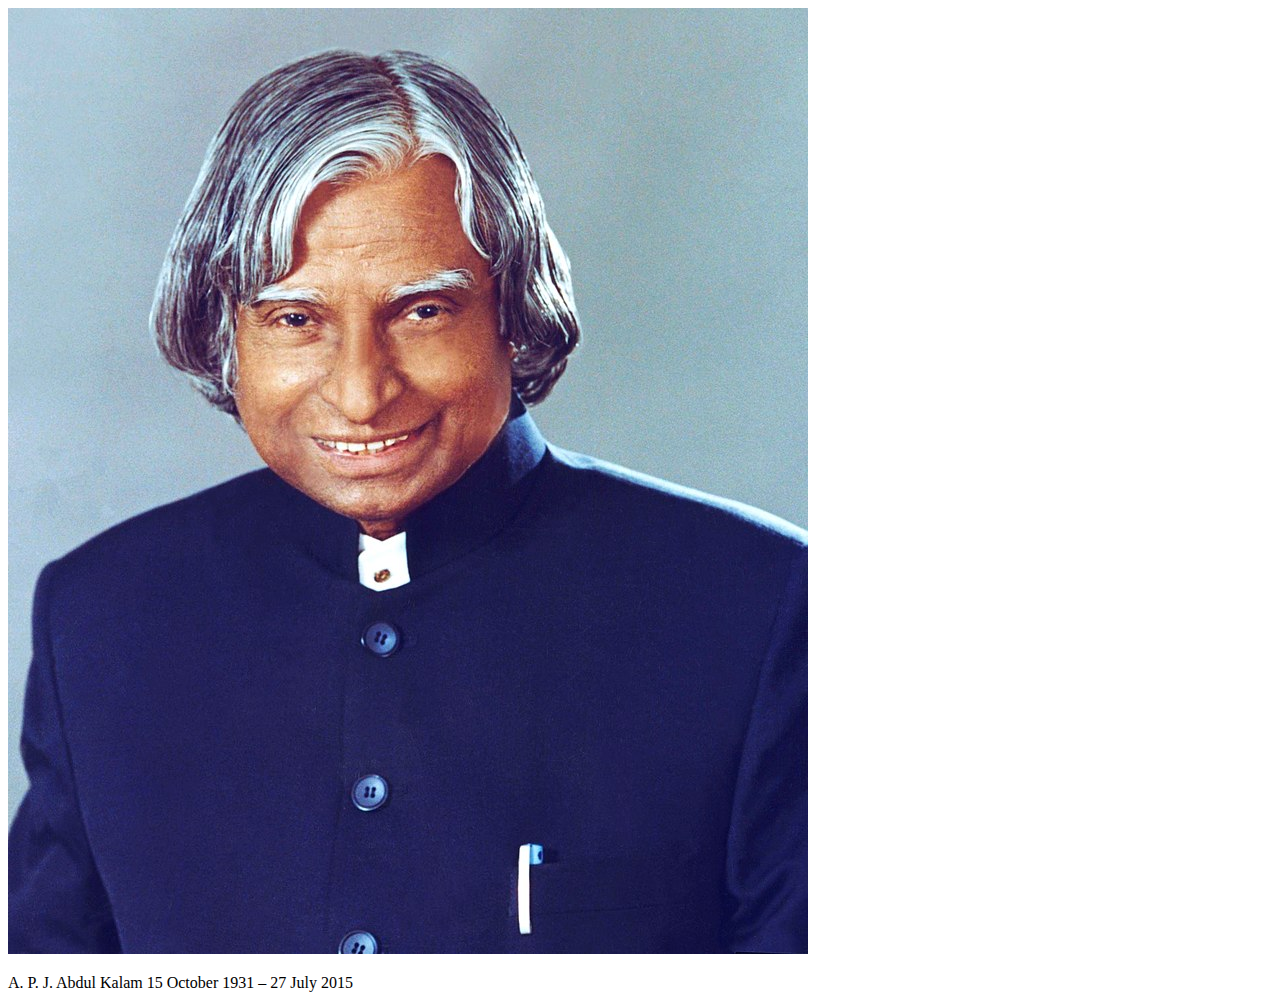
==== index.html @ 2c4e53f7 "add image" ====
<!DOCTYPE html>
<html lang="en">
<head>
    <meta charset="UTF-8">
    <meta http-equiv="X-UA-Compatible" content="IE=edge">
    <meta name="viewport" content="width=device-width, initial-scale=1.0">
    <title>The Tribute Page</title>

</head>
<body>
    <header>
        <img src="resource/media/images/A._P._J._Abdul_Kalam.jpg">
        <p>A. P. J. Abdul Kalam <span>15 October 1931 – 27 July 2015</span></p>

    </header>
    
</body>
</html>
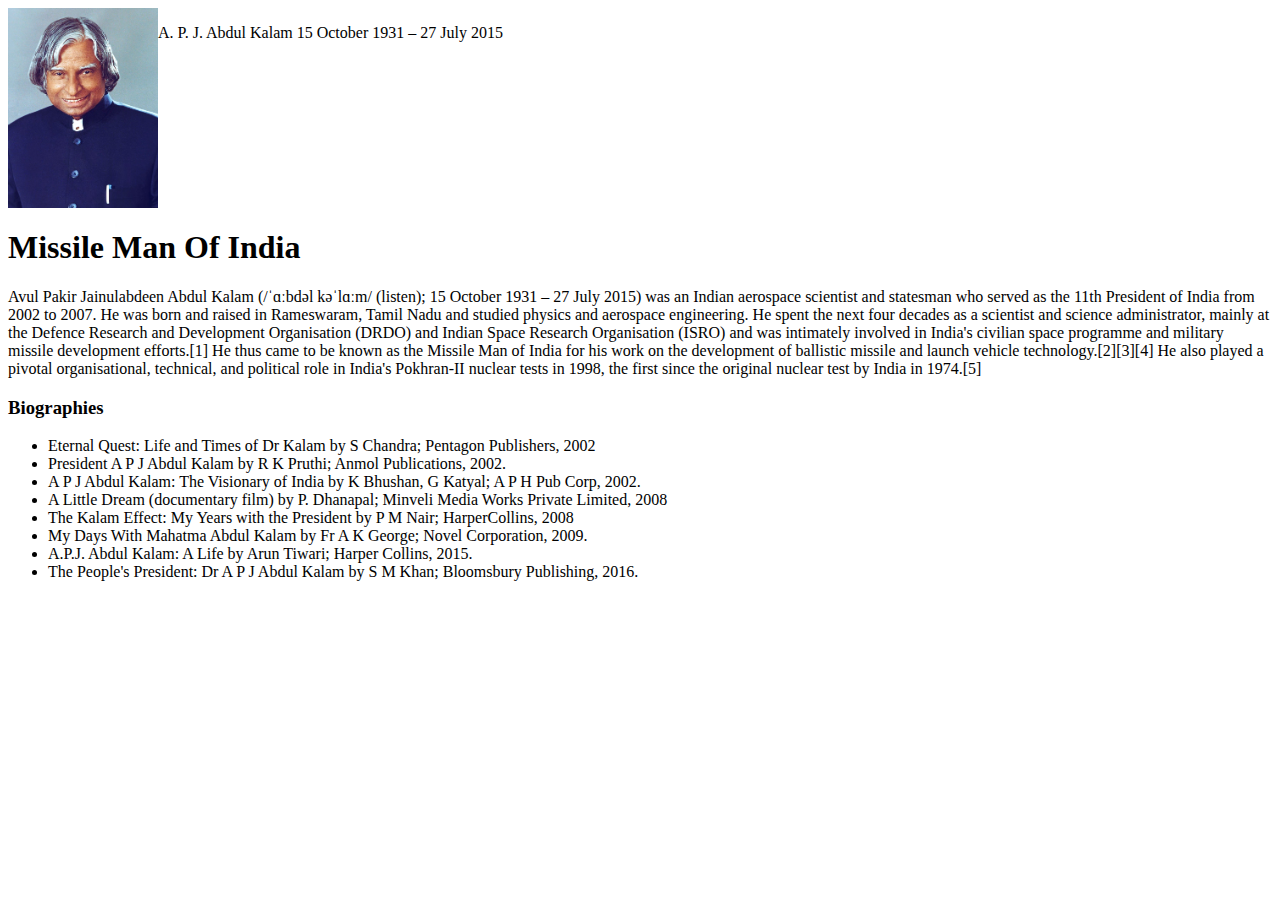
==== commit b155fbc2: "add text and element" ====
--- a/index.html
+++ b/index.html
@@ -5,14 +5,29 @@
     <meta http-equiv="X-UA-Compatible" content="IE=edge">
     <meta name="viewport" content="width=device-width, initial-scale=1.0">
     <title>The Tribute Page</title>
+    <link rel="stylesheet" href="Style-css/header.css">
 
 </head>
 <body>
-    <header>
+    <header >
         <img src="resource/media/images/A._P._J._Abdul_Kalam.jpg">
-        <p>A. P. J. Abdul Kalam <span>15 October 1931 – 27 July 2015</span></p>
+        <p class="header_name">A. P. J. Abdul Kalam <span class="header_date">15 October 1931 – 27 July 2015</span></p>
 
     </header>
+    <h1>Missile Man Of India</h1>
+    <article>Avul Pakir Jainulabdeen Abdul Kalam (/ˈɑːbdəl kəˈlɑːm/ (listen); 15 October 1931 – 27 July 2015) was an Indian aerospace scientist and statesman who served as the 11th President of India from 2002 to 2007. He was born and raised in Rameswaram, Tamil Nadu and studied physics and aerospace engineering. He spent the next four decades as a scientist and science administrator, mainly at the Defence Research and Development Organisation (DRDO) and Indian Space Research Organisation (ISRO) and was intimately involved in India's civilian space programme and military missile development efforts.[1] He thus came to be known as the Missile Man of India for his work on the development of ballistic missile and launch vehicle technology.[2][3][4] He also played a pivotal organisational, technical, and political role in India's Pokhran-II nuclear tests in 1998, the first since the original nuclear test by India in 1974.[5]</article>
+    <h3>Biographies</h3>
+    <ul>
+        <li>Eternal Quest: Life and Times of Dr Kalam by S Chandra; Pentagon Publishers, 2002</li>
+        <li>President A P J Abdul Kalam by R K Pruthi; Anmol Publications, 2002.</li>
+        <li>A P J Abdul Kalam: The Visionary of India by K Bhushan, G Katyal; A P H Pub Corp, 2002.</li>
+        <li>A Little Dream (documentary film) by P. Dhanapal; Minveli Media Works Private Limited, 2008</li>
+        <li>The Kalam Effect: My Years with the President by P M Nair; HarperCollins, 2008</li>
+        <li>My Days With Mahatma Abdul Kalam by Fr A K George; Novel Corporation, 2009.</li>
+        <li>A.P.J. Abdul Kalam: A Life by Arun Tiwari; Harper Collins, 2015.</li>
+        <li>The People's President: Dr A P J Abdul Kalam by S M Khan; Bloomsbury Publishing, 2016.</li>
+    </ul>
+
     
 </body>
 </html>--- a/Style-css/header.css
+++ b/Style-css/header.css
@@ -0,0 +1,22 @@
+
+*{
+    
+}
+
+
+
+header{
+
+    display: flex;
+
+}
+img{
+    width: 150px;
+    height: 200px;
+    object-fit:cover;
+
+}
+header.header_name{
+    font-size: 50px;
+    font-family: Verdana, Geneva, Tahoma, sans-serif;
+}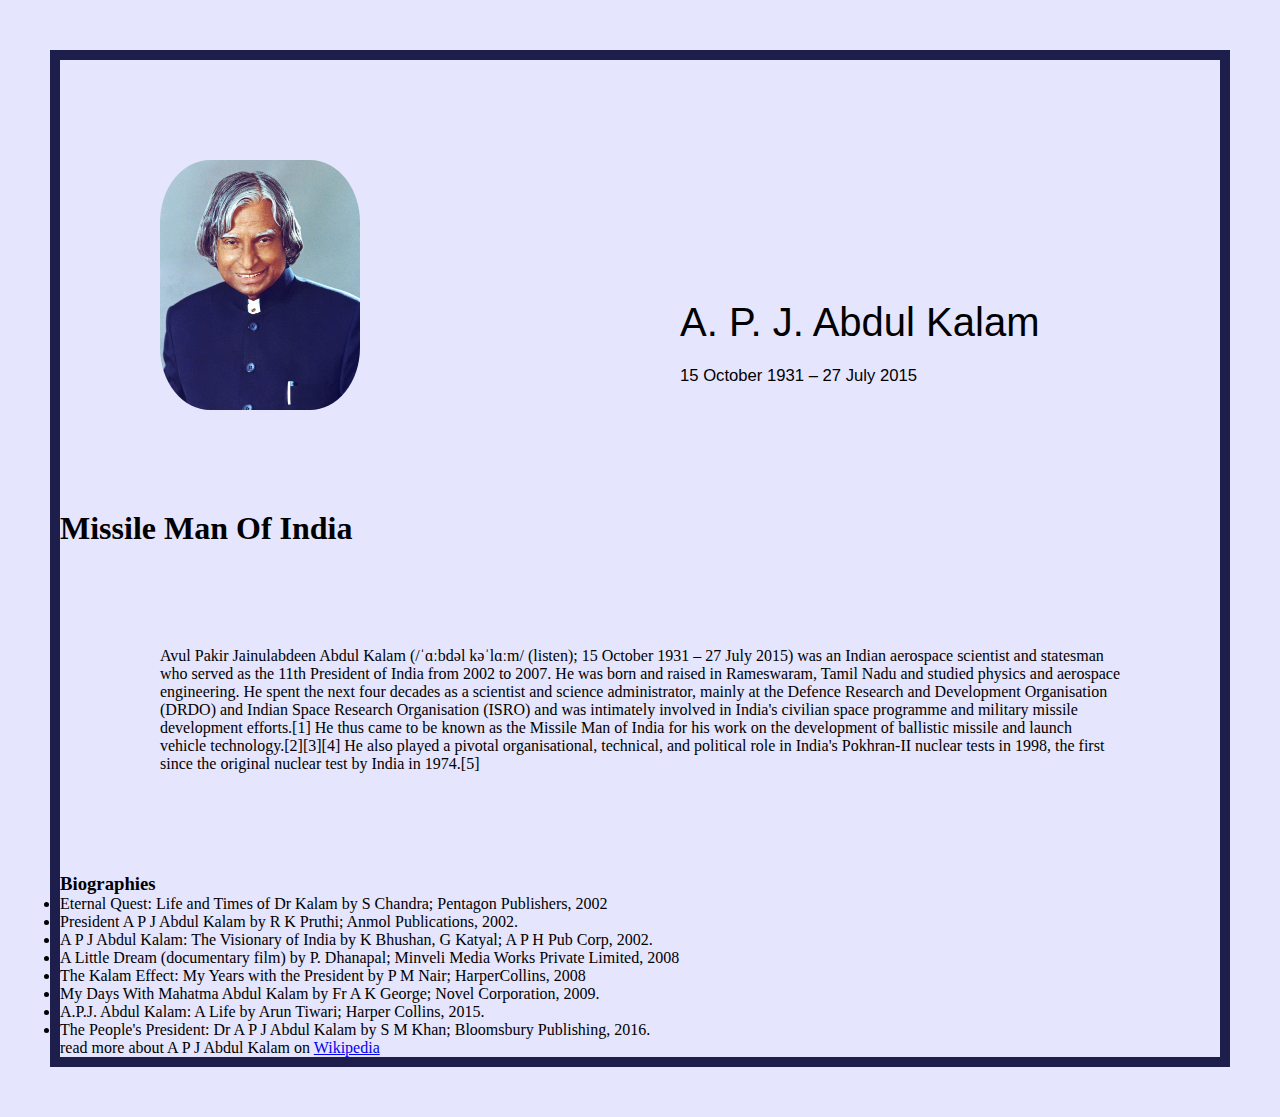
==== commit 29ba612e: "header css" ====
--- a/index.html
+++ b/index.html
@@ -6,17 +6,19 @@
     <meta name="viewport" content="width=device-width, initial-scale=1.0">
     <title>The Tribute Page</title>
     <link rel="stylesheet" href="Style-css/header.css">
+    <link rel="stylesheet" href="Style-css/style.css">
 
 </head>
-<body>
+<body class="container">
     <header >
         <img src="resource/media/images/A._P._J._Abdul_Kalam.jpg">
-        <p class="header_name">A. P. J. Abdul Kalam <span class="header_date">15 October 1931 – 27 July 2015</span></p>
+        <p class="header_name">A. P. J. Abdul Kalam <span class="header_date"><small>15 October 1931 – 27 July 2015</small></span></p>
 
     </header>
     <h1>Missile Man Of India</h1>
-    <article>Avul Pakir Jainulabdeen Abdul Kalam (/ˈɑːbdəl kəˈlɑːm/ (listen); 15 October 1931 – 27 July 2015) was an Indian aerospace scientist and statesman who served as the 11th President of India from 2002 to 2007. He was born and raised in Rameswaram, Tamil Nadu and studied physics and aerospace engineering. He spent the next four decades as a scientist and science administrator, mainly at the Defence Research and Development Organisation (DRDO) and Indian Space Research Organisation (ISRO) and was intimately involved in India's civilian space programme and military missile development efforts.[1] He thus came to be known as the Missile Man of India for his work on the development of ballistic missile and launch vehicle technology.[2][3][4] He also played a pivotal organisational, technical, and political role in India's Pokhran-II nuclear tests in 1998, the first since the original nuclear test by India in 1974.[5]</article>
-    <h3>Biographies</h3>
+    <article class="content">Avul Pakir Jainulabdeen Abdul Kalam (/ˈɑːbdəl kəˈlɑːm/ (listen); 15 October 1931 – 27 July 2015) was an Indian aerospace scientist and statesman who served as the 11th President of India from 2002 to 2007. He was born and raised in Rameswaram, Tamil Nadu and studied physics and aerospace engineering. He spent the next four decades as a scientist and science administrator, mainly at the Defence Research and Development Organisation (DRDO) and Indian Space Research Organisation (ISRO) and was intimately involved in India's civilian space programme and military missile development efforts.[1] He thus came to be known as the Missile Man of India for his work on the development of ballistic missile and launch vehicle technology.[2][3][4] He also played a pivotal organisational, technical, and political role in India's Pokhran-II nuclear tests in 1998, the first since the original nuclear test by India in 1974.[5]</article>
+    <article class="Biography">
+        <h3>Biographies</h3>
     <ul>
         <li>Eternal Quest: Life and Times of Dr Kalam by S Chandra; Pentagon Publishers, 2002</li>
         <li>President A P J Abdul Kalam by R K Pruthi; Anmol Publications, 2002.</li>
@@ -27,6 +29,11 @@
         <li>A.P.J. Abdul Kalam: A Life by Arun Tiwari; Harper Collins, 2015.</li>
         <li>The People's President: Dr A P J Abdul Kalam by S M Khan; Bloomsbury Publishing, 2016.</li>
     </ul>
+    </article>
+    <footer class="auth">
+        <p>read more about A P J Abdul Kalam on <a href="https://en.wikipedia.org/wiki/A._P._J._Abdul_Kalam">Wikipedia</a>
+        </p>
+    </footer>
 
     
 </body>
--- a/Style-css/header.css
+++ b/Style-css/header.css
@@ -1,22 +1,30 @@
-
-*{
-    
-}
-
 
 
 header{
 
     display: flex;
+    margin: 100px;
 
 }
 img{
-    width: 150px;
-    height: 200px;
-    object-fit:cover;
+    width: 200px;
+    height: 250px;
+    border-radius: 25% 25% 25%;
 
 }
-header.header_name{
-    font-size: 50px;
+.header_name{
+    position: absolute;
+    top:300px;
+    right: 0;
+    width: 600px;
+    height: 200px;
+    font-size: 40px;
     font-family: Verdana, Geneva, Tahoma, sans-serif;
+    
+}
+.header_date{
+    right:0;
+    font-size: 20px;
+    font-family: Arial, Helvetica, sans-serif;
+    display: inline-block;
 }--- a/Style-css/style.css
+++ b/Style-css/style.css
@@ -0,0 +1,19 @@
+*{
+    margin:0;
+    padding: 0; 
+    box-sizing: border-box;
+      
+}
+.container{
+    background-color: #E5E5FD;
+    min-height: 100px;
+    border: 10px solid #1d1e4c;
+    margin: 50px;
+
+}
+h2{
+    margin: 100px;
+}
+.content{
+    margin: 100px;
+}
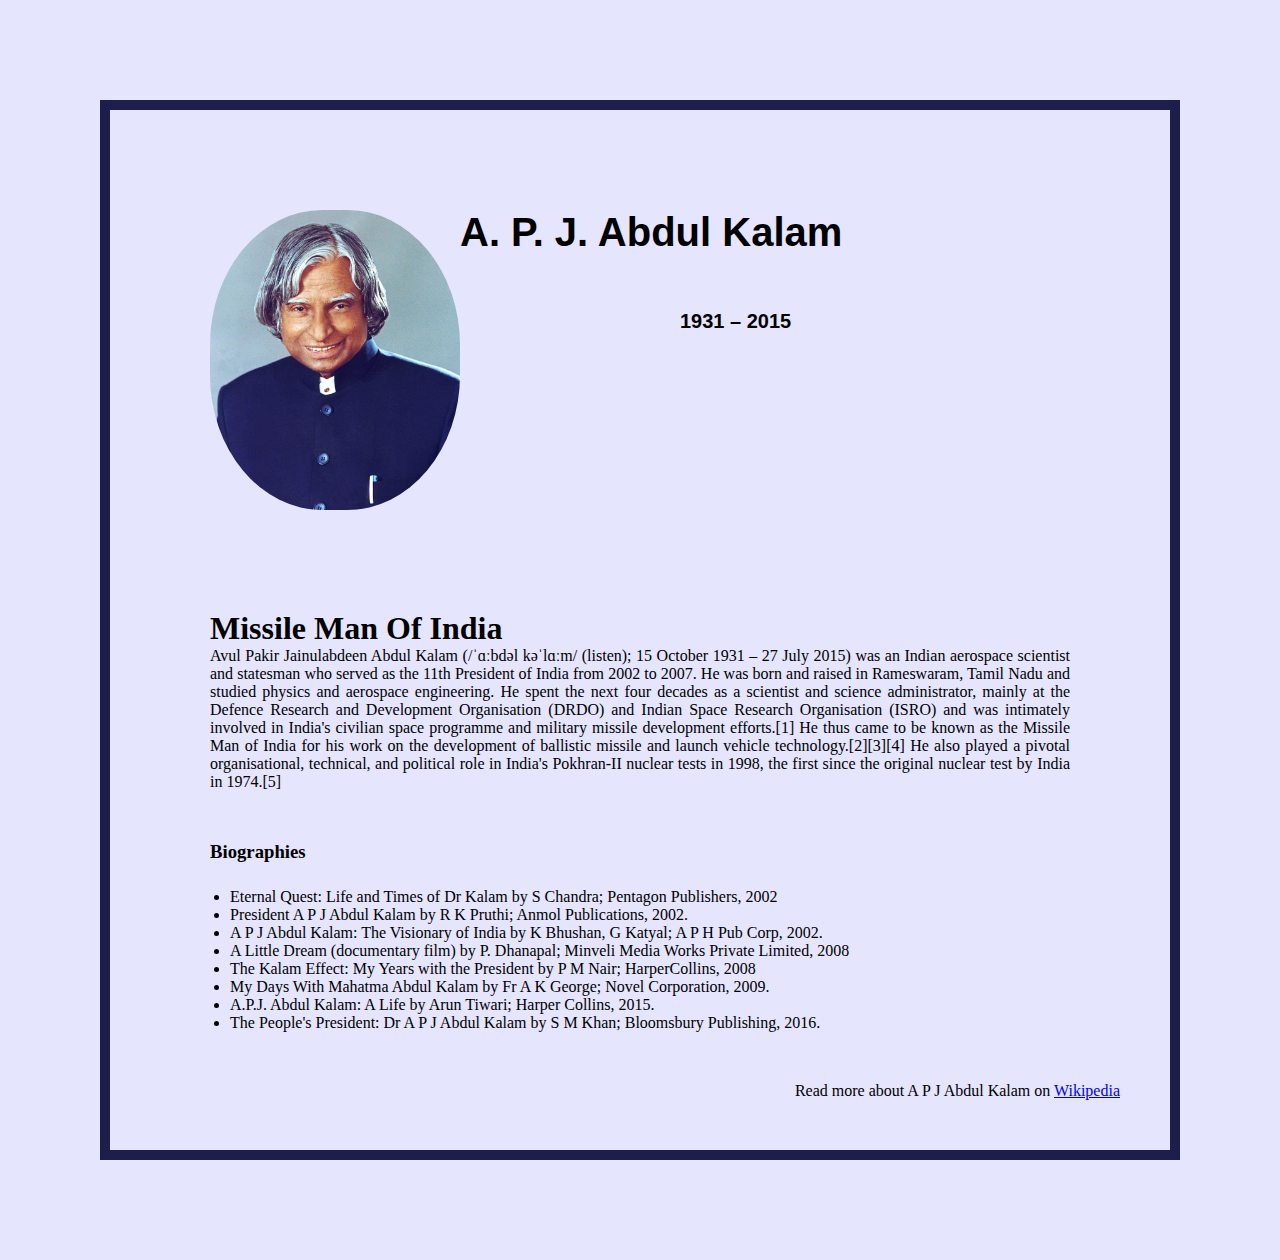
==== commit 590fd6f2: "updated full design" ====
--- a/index.html
+++ b/index.html
@@ -9,13 +9,14 @@
     <link rel="stylesheet" href="Style-css/style.css">
 
 </head>
-<body class="container">
+<body class="container" style=" background-origin: 10px solid #1d1e4c; ">
     <header >
         <img src="resource/media/images/A._P._J._Abdul_Kalam.jpg">
-        <p class="header_name">A. P. J. Abdul Kalam <span class="header_date"><small>15 October 1931 – 27 July 2015</small></span></p>
+        <h1 class="header_name">A. P. J. Abdul Kalam</h1> 
+        <h4 class="header_date">1931 – 2015</span></h4>
 
     </header>
-    <h1>Missile Man Of India</h1>
+    <h1 class="content_title">Missile Man Of India</h1>
     <article class="content">Avul Pakir Jainulabdeen Abdul Kalam (/ˈɑːbdəl kəˈlɑːm/ (listen); 15 October 1931 – 27 July 2015) was an Indian aerospace scientist and statesman who served as the 11th President of India from 2002 to 2007. He was born and raised in Rameswaram, Tamil Nadu and studied physics and aerospace engineering. He spent the next four decades as a scientist and science administrator, mainly at the Defence Research and Development Organisation (DRDO) and Indian Space Research Organisation (ISRO) and was intimately involved in India's civilian space programme and military missile development efforts.[1] He thus came to be known as the Missile Man of India for his work on the development of ballistic missile and launch vehicle technology.[2][3][4] He also played a pivotal organisational, technical, and political role in India's Pokhran-II nuclear tests in 1998, the first since the original nuclear test by India in 1974.[5]</article>
     <article class="Biography">
         <h3>Biographies</h3>
@@ -31,7 +32,7 @@
     </ul>
     </article>
     <footer class="auth">
-        <p>read more about A P J Abdul Kalam on <a href="https://en.wikipedia.org/wiki/A._P._J._Abdul_Kalam">Wikipedia</a>
+        <p>Read more about A P J Abdul Kalam on <a href="https://en.wikipedia.org/wiki/A._P._J._Abdul_Kalam" >Wikipedia</a>
         </p>
     </footer>
 
--- a/Style-css/header.css
+++ b/Style-css/header.css
@@ -4,16 +4,17 @@
 
     display: flex;
     margin: 100px;
+    
 
 }
 img{
-    width: 200px;
-    height: 250px;
-    border-radius: 25% 25% 25%;
+    width: 250px;
+    height: 300px;
+    border-radius: 45% ;
 
 }
 .header_name{
-    position: absolute;
+    
     top:300px;
     right: 0;
     width: 600px;
@@ -23,8 +24,12 @@
     
 }
 .header_date{
-    right:0;
+    position: absolute;
+    top:310px;
+    width: 600px;
+    height: 200px;
+    right: 0;
     font-size: 20px;
     font-family: Arial, Helvetica, sans-serif;
-    display: inline-block;
+    display: ;
 }--- a/Style-css/style.css
+++ b/Style-css/style.css
@@ -2,18 +2,36 @@
     margin:0;
     padding: 0; 
     box-sizing: border-box;
-      
+    
 }
 .container{
     background-color: #E5E5FD;
     min-height: 100px;
-    border: 10px solid #1d1e4c;
-    margin: 50px;
+    border: 20px solid #2ff60c;
+    border: 10px solid #1d1e4c; 
+    margin: 100px;
+    
 
 }
-h2{
-    margin: 100px;
+.content_title{
+    margin-left: 100px;
 }
-.content{
-    margin: 100px;
+
+article{
+    margin-left: 100px;
+    margin-right: 100px;
+    text-align: justify;
 }
+h3{
+    margin-top: 50px;
+    margin-bottom: 25px;
+
+}
+ul li{
+    margin-left: 20px;
+}
+
+.auth{
+    text-align: end;
+    margin: 50px;
+}
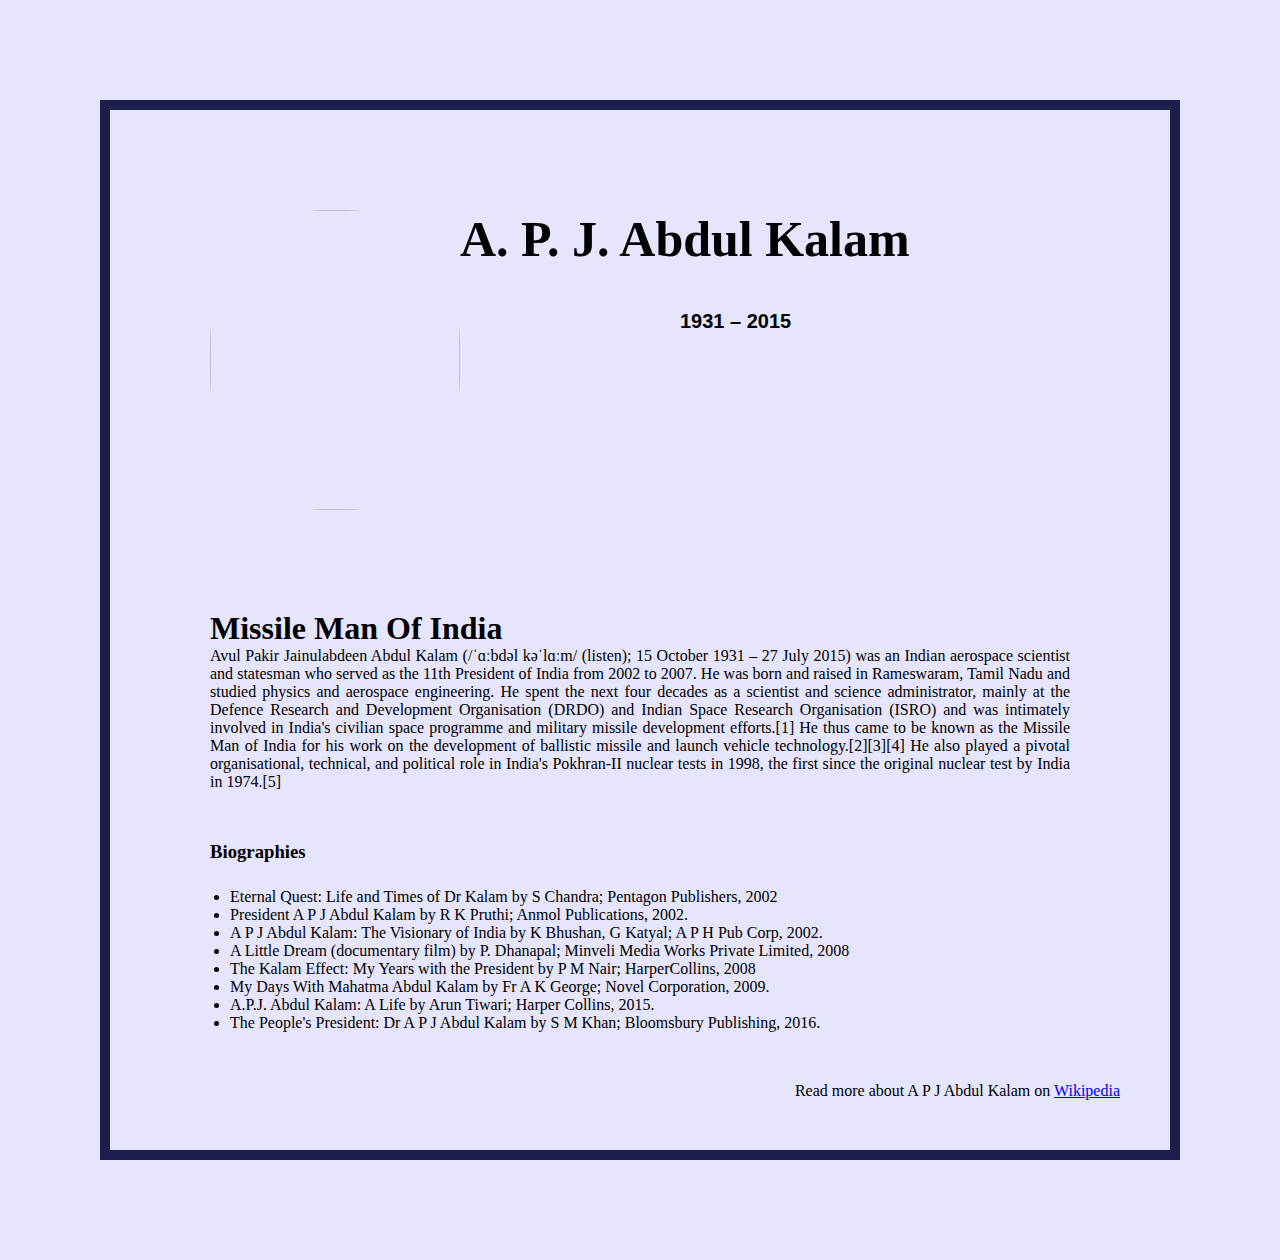
==== commit 777eefec: "...." ====
--- a/index.html
+++ b/index.html
@@ -11,13 +11,16 @@
 </head>
 <body class="container" style=" background-origin: 10px solid #1d1e4c; ">
     <header >
-        <img src="resource/media/images/A._P._J._Abdul_Kalam.jpg">
+        <img src="resource+/media/images/A._P._J._Abdul_Kalam.jpg">
         <h1 class="header_name">A. P. J. Abdul Kalam</h1> 
-        <h4 class="header_date">1931 – 2015</span></h4>
+        <h4 class="header_date">1931 – 2015</h4>
 
     </header>
-    <h1 class="content_title">Missile Man Of India</h1>
+    <section>
+         <h1 class="content_title">Missile Man Of India</h1>
     <article class="content">Avul Pakir Jainulabdeen Abdul Kalam (/ˈɑːbdəl kəˈlɑːm/ (listen); 15 October 1931 – 27 July 2015) was an Indian aerospace scientist and statesman who served as the 11th President of India from 2002 to 2007. He was born and raised in Rameswaram, Tamil Nadu and studied physics and aerospace engineering. He spent the next four decades as a scientist and science administrator, mainly at the Defence Research and Development Organisation (DRDO) and Indian Space Research Organisation (ISRO) and was intimately involved in India's civilian space programme and military missile development efforts.[1] He thus came to be known as the Missile Man of India for his work on the development of ballistic missile and launch vehicle technology.[2][3][4] He also played a pivotal organisational, technical, and political role in India's Pokhran-II nuclear tests in 1998, the first since the original nuclear test by India in 1974.[5]</article>
+    </section>
+   
     <article class="Biography">
         <h3>Biographies</h3>
     <ul>
--- a/Style-css/header.css
+++ b/Style-css/header.css
@@ -17,10 +17,7 @@
     
     top:300px;
     right: 0;
-    width: 600px;
-    height: 200px;
-    font-size: 40px;
-    font-family: Verdana, Geneva, Tahoma, sans-serif;
+    font-size: 50px;
     
 }
 .header_date{
--- a/Style-css/style.css
+++ b/Style-css/style.css
@@ -7,7 +7,6 @@
 .container{
     background-color: #E5E5FD;
     min-height: 100px;
-    border: 20px solid #2ff60c;
     border: 10px solid #1d1e4c; 
     margin: 100px;
     
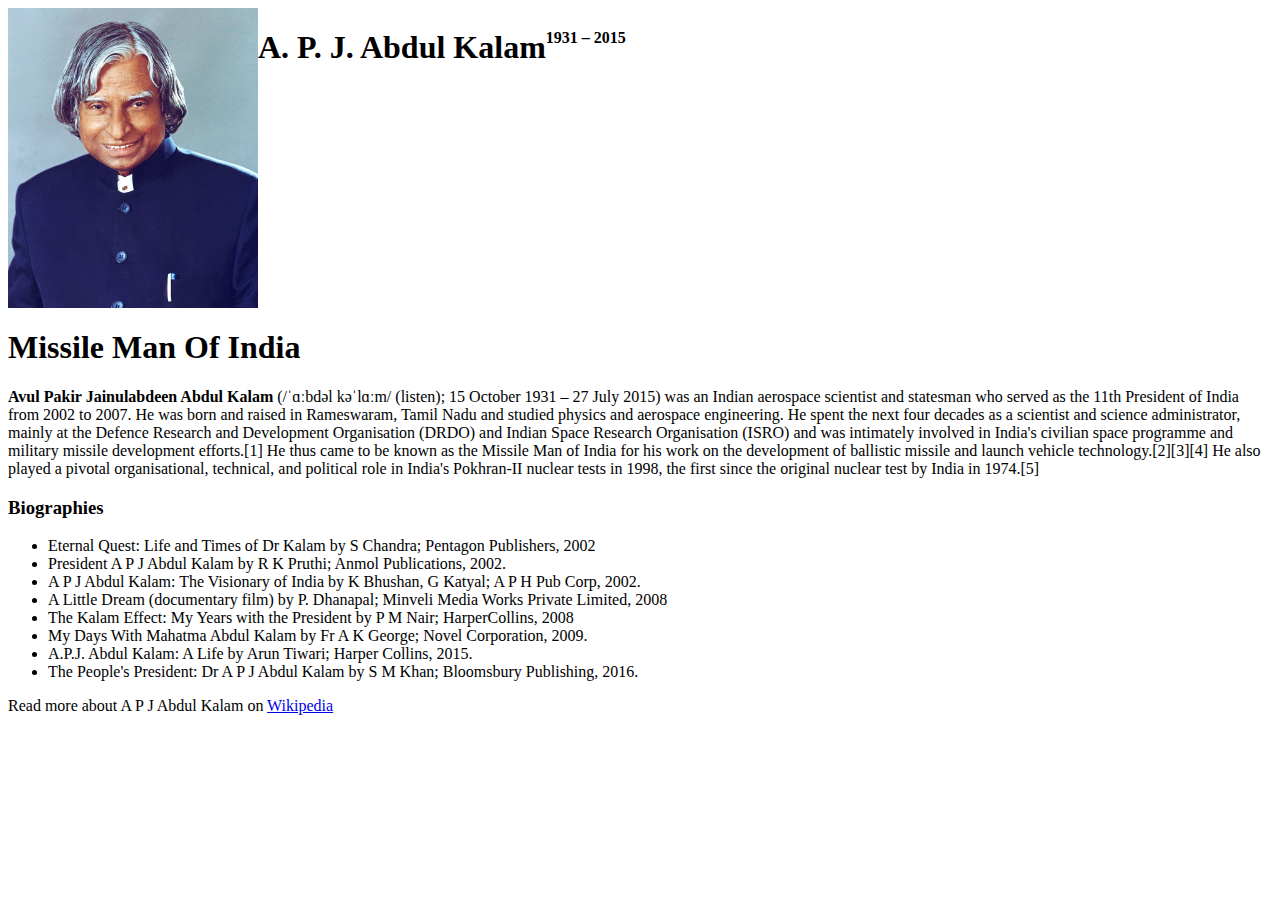
==== commit 3e033527: "image css" ====
--- a/index.html
+++ b/index.html
@@ -11,14 +11,14 @@
 </head>
 <body class="container" style=" background-origin: 10px solid #1d1e4c; ">
     <header >
-        <img src="resource+/media/images/A._P._J._Abdul_Kalam.jpg">
+        <img src="resource/media/images/A._P._J._Abdul_Kalam.jpg">
         <h1 class="header_name">A. P. J. Abdul Kalam</h1> 
         <h4 class="header_date">1931 – 2015</h4>
 
     </header>
     <section>
          <h1 class="content_title">Missile Man Of India</h1>
-    <article class="content">Avul Pakir Jainulabdeen Abdul Kalam (/ˈɑːbdəl kəˈlɑːm/ (listen); 15 October 1931 – 27 July 2015) was an Indian aerospace scientist and statesman who served as the 11th President of India from 2002 to 2007. He was born and raised in Rameswaram, Tamil Nadu and studied physics and aerospace engineering. He spent the next four decades as a scientist and science administrator, mainly at the Defence Research and Development Organisation (DRDO) and Indian Space Research Organisation (ISRO) and was intimately involved in India's civilian space programme and military missile development efforts.[1] He thus came to be known as the Missile Man of India for his work on the development of ballistic missile and launch vehicle technology.[2][3][4] He also played a pivotal organisational, technical, and political role in India's Pokhran-II nuclear tests in 1998, the first since the original nuclear test by India in 1974.[5]</article>
+    <article class="content"><b>Avul Pakir Jainulabdeen Abdul Kalam</b> (/ˈɑːbdəl kəˈlɑːm/ (listen); 15 October 1931 – 27 July 2015) was an Indian aerospace scientist and statesman who served as the 11th President of India from 2002 to 2007. He was born and raised in Rameswaram, Tamil Nadu and studied physics and aerospace engineering. He spent the next four decades as a scientist and science administrator, mainly at the Defence Research and Development Organisation (DRDO) and Indian Space Research Organisation (ISRO) and was intimately involved in India's civilian space programme and military missile development efforts.[1] He thus came to be known as the Missile Man of India for his work on the development of ballistic missile and launch vehicle technology.[2][3][4] He also played a pivotal organisational, technical, and political role in India's Pokhran-II nuclear tests in 1998, the first since the original nuclear test by India in 1974.[5]</article>
     </section>
    
     <article class="Biography">
--- a/Style-css/style.css
+++ b/Style-css/style.css
@@ -1,36 +1,15 @@
 *{
-    margin:0;
-    padding: 0; 
-    box-sizing: border-box;
+
+}
+
+
+header {
+    display: flex;
     
 }
-.container{
-    background-color: #E5E5FD;
-    min-height: 100px;
-    border: 10px solid #1d1e4c; 
-    margin: 100px;
-    
+header img{
+    height: 300px;
+    width: 250px;
+    display: 50%;
 
-}
-.content_title{
-    margin-left: 100px;
-}
-
-article{
-    margin-left: 100px;
-    margin-right: 100px;
-    text-align: justify;
-}
-h3{
-    margin-top: 50px;
-    margin-bottom: 25px;
-
-}
-ul li{
-    margin-left: 20px;
-}
-
-.auth{
-    text-align: end;
-    margin: 50px;
-}
+}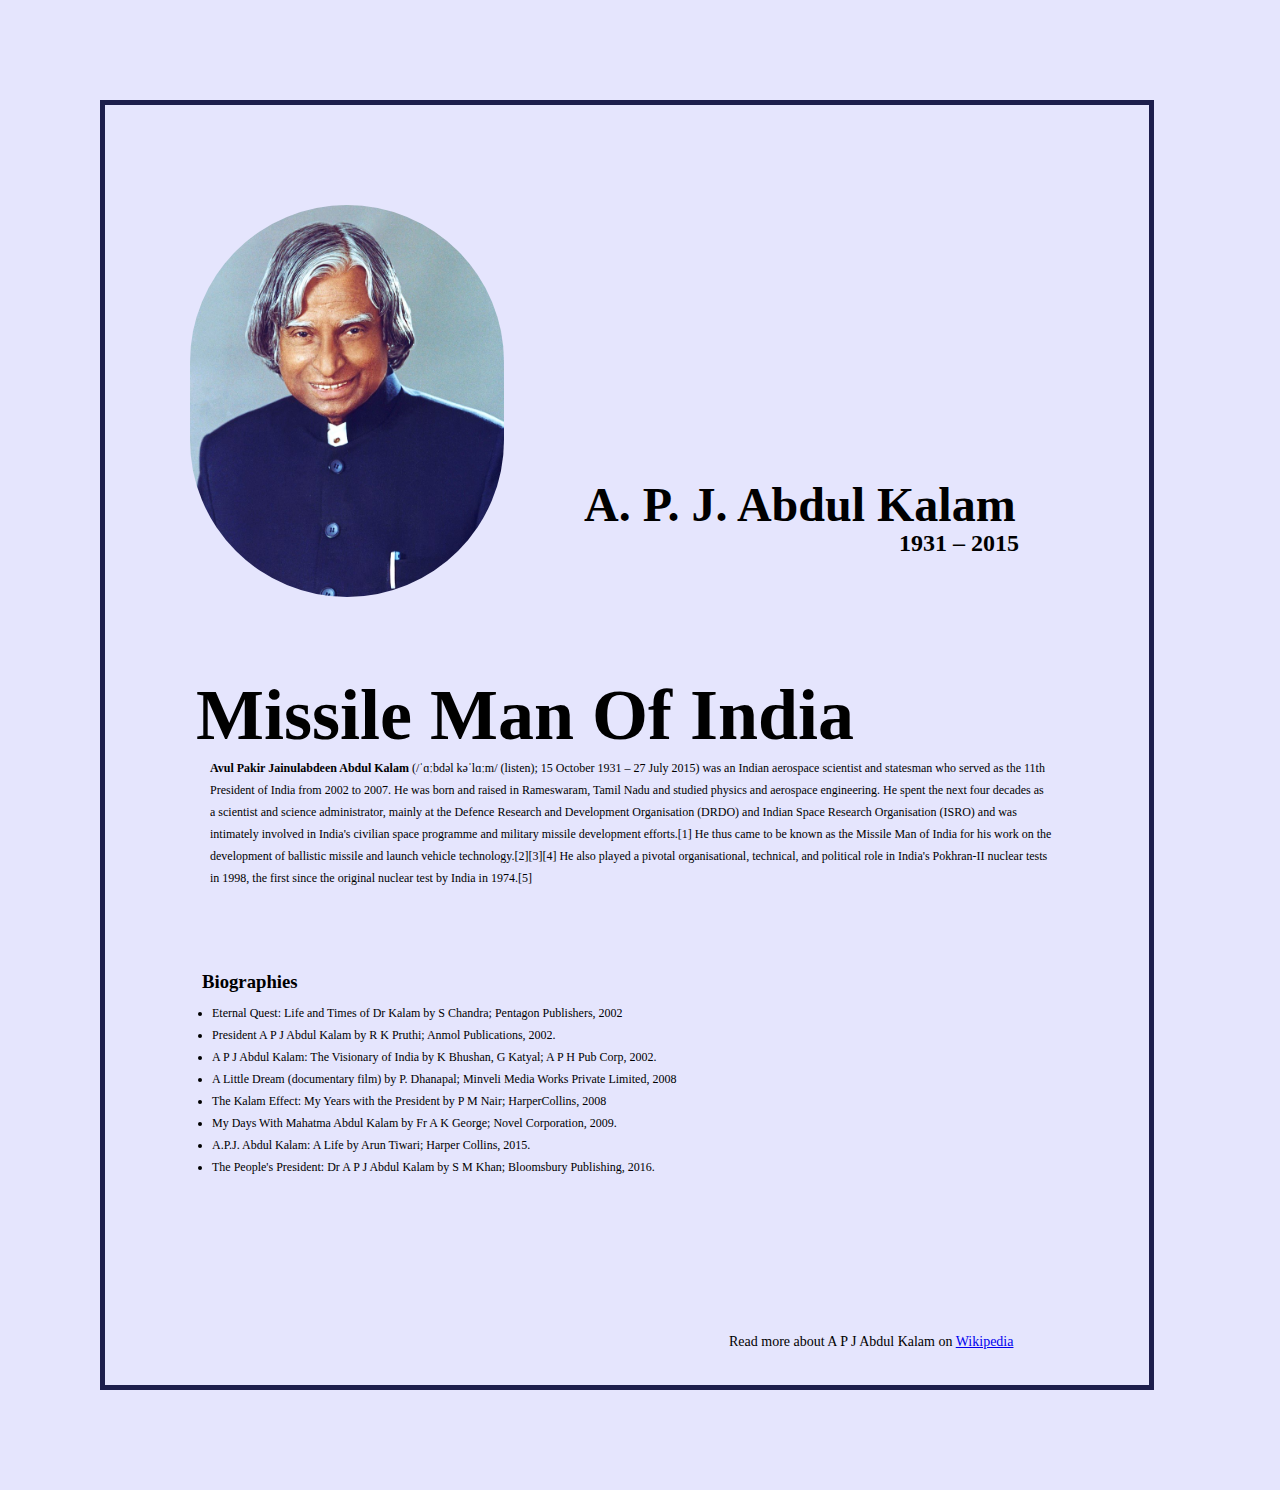
==== commit 7a8de1d6: "image css" ====
--- a/index.html
+++ b/index.html
@@ -1,44 +1,85 @@
 <!DOCTYPE html>
 <html lang="en">
-<head>
-    <meta charset="UTF-8">
-    <meta http-equiv="X-UA-Compatible" content="IE=edge">
-    <meta name="viewport" content="width=device-width, initial-scale=1.0">
+  <head>
+    <meta charset="UTF-8" />
+    <meta http-equiv="X-UA-Compatible" content="IE=edge" />
+    <meta name="viewport" content="width=device-width, initial-scale=1.0" />
     <title>The Tribute Page</title>
-    <link rel="stylesheet" href="Style-css/header.css">
-    <link rel="stylesheet" href="Style-css/style.css">
+    <link rel="stylesheet" href="Style-css/style.css" />
+  </head>
+  <body class="container" >
+    <header>
+      <div>
+        <img src="./resource/media/images/A._P._J._Abdul_Kalam.jpg" />
+      </div>
+      <div>
+        <h1 class="header_name">A. P. J. Abdul Kalam</h1>
+        <h4 class="header_date">1931 – 2015</h4>
+      </div>
+    </header>
 
-</head>
-<body class="container" style=" background-origin: 10px solid #1d1e4c; ">
-    <header >
-        <img src="resource/media/images/A._P._J._Abdul_Kalam.jpg">
-        <h1 class="header_name">A. P. J. Abdul Kalam</h1> 
-        <h4 class="header_date">1931 – 2015</h4>
+    <section>
+      <h1 class="content_title">Missile Man Of India</h1>
+      <article class="content">
+        <b>Avul Pakir Jainulabdeen Abdul Kalam</b> (/ˈɑːbdəl kəˈlɑːm/ (listen);
+        15 October 1931 – 27 July 2015) was an Indian aerospace scientist and
+        statesman who served as the 11th President of India from 2002 to 2007.
+        He was born and raised in Rameswaram, Tamil Nadu and studied physics and
+        aerospace engineering. He spent the next four decades as a scientist and
+        science administrator, mainly at the Defence Research and Development
+        Organisation (DRDO) and Indian Space Research Organisation (ISRO) and
+        was intimately involved in India's civilian space programme and military
+        missile development efforts.[1] He thus came to be known as the Missile
+        Man of India for his work on the development of ballistic missile and
+        launch vehicle technology.[2][3][4] He also played a pivotal
+        organisational, technical, and political role in India's Pokhran-II
+        nuclear tests in 1998, the first since the original nuclear test by
+        India in 1974.[5]
+      </article>
+    </section>
 
-    </header>
-    <section>
-         <h1 class="content_title">Missile Man Of India</h1>
-    <article class="content"><b>Avul Pakir Jainulabdeen Abdul Kalam</b> (/ˈɑːbdəl kəˈlɑːm/ (listen); 15 October 1931 – 27 July 2015) was an Indian aerospace scientist and statesman who served as the 11th President of India from 2002 to 2007. He was born and raised in Rameswaram, Tamil Nadu and studied physics and aerospace engineering. He spent the next four decades as a scientist and science administrator, mainly at the Defence Research and Development Organisation (DRDO) and Indian Space Research Organisation (ISRO) and was intimately involved in India's civilian space programme and military missile development efforts.[1] He thus came to be known as the Missile Man of India for his work on the development of ballistic missile and launch vehicle technology.[2][3][4] He also played a pivotal organisational, technical, and political role in India's Pokhran-II nuclear tests in 1998, the first since the original nuclear test by India in 1974.[5]</article>
-    </section>
-   
     <article class="Biography">
-        <h3>Biographies</h3>
-    <ul>
-        <li>Eternal Quest: Life and Times of Dr Kalam by S Chandra; Pentagon Publishers, 2002</li>
-        <li>President A P J Abdul Kalam by R K Pruthi; Anmol Publications, 2002.</li>
-        <li>A P J Abdul Kalam: The Visionary of India by K Bhushan, G Katyal; A P H Pub Corp, 2002.</li>
-        <li>A Little Dream (documentary film) by P. Dhanapal; Minveli Media Works Private Limited, 2008</li>
-        <li>The Kalam Effect: My Years with the President by P M Nair; HarperCollins, 2008</li>
-        <li>My Days With Mahatma Abdul Kalam by Fr A K George; Novel Corporation, 2009.</li>
-        <li>A.P.J. Abdul Kalam: A Life by Arun Tiwari; Harper Collins, 2015.</li>
-        <li>The People's President: Dr A P J Abdul Kalam by S M Khan; Bloomsbury Publishing, 2016.</li>
-    </ul>
+      <h3>Biographies</h3>
+      <ul>
+        <li>
+          Eternal Quest: Life and Times of Dr Kalam by S Chandra; Pentagon
+          Publishers, 2002
+        </li>
+        <li>
+          President A P J Abdul Kalam by R K Pruthi; Anmol Publications, 2002.
+        </li>
+        <li>
+          A P J Abdul Kalam: The Visionary of India by K Bhushan, G Katyal; A P
+          H Pub Corp, 2002.
+        </li>
+        <li>
+          A Little Dream (documentary film) by P. Dhanapal; Minveli Media Works
+          Private Limited, 2008
+        </li>
+        <li>
+          The Kalam Effect: My Years with the President by P M Nair;
+          HarperCollins, 2008
+        </li>
+        <li>
+          My Days With Mahatma Abdul Kalam by Fr A K George; Novel Corporation,
+          2009.
+        </li>
+        <li>
+          A.P.J. Abdul Kalam: A Life by Arun Tiwari; Harper Collins, 2015.
+        </li>
+        <li>
+          The People's President: Dr A P J Abdul Kalam by S M Khan; Bloomsbury
+          Publishing, 2016.
+        </li>
+      </ul>
     </article>
     <footer class="auth">
-        <p>Read more about A P J Abdul Kalam on <a href="https://en.wikipedia.org/wiki/A._P._J._Abdul_Kalam" >Wikipedia</a>
-        </p>
+      <p>
+        Read more about A P J Abdul Kalam on
+        <a href="https://en.wikipedia.org/wiki/A._P._J._Abdul_Kalam"
+          >Wikipedia</a
+        >
+      </p>
     </footer>
-
-    
-</body>
-</html>+  </body>
+</html>
--- a/Style-css/style.css
+++ b/Style-css/style.css
@@ -1,15 +1,133 @@
 *{
+    background-color: #E5E5FD;
+    margin: 0;
+    padding: 0;
+    
+
+   
+   
+}
+
+body {
+
+    border: 5px solid #1D1E4C;
+    margin: 100px;
+    width: 1044px;
+    height: 1280px;
+    
+
+}
+
+header {
+    display: flex;
+      
+}
+
+header img{
+    margin-left: 85px;
+    margin-top: 100px;
+    border-radius:170px ;
+    height: 392px;
+    width: 314px;
+}
+
+header h1{
+    height:47px;
+    width: 453px;
+
+    padding-top: 372px;
+    padding-left: 80px;
+
+    font-style: medium;
+    font-size: 48px;
+    text-align:left;
+    vertical-align: center;
+
+}
+
+header h4{
+    height: 47px;
+    width: 133px;
+
+    padding-left: 395px;
+    padding-top: 6px;
+    font-style: medium;
+    font-size: 24px;
+    text-align: left;
+    vertical-align: center;
+
+}
+
+section h1{
+    color: #000;
+    padding-left: 91px;
+    padding-top: 104px;
+    font-family: Inter;
+    font-style: medium;
+    font-size: 72px;
+    text-align: left;
+    line-height: 20px;
+    vertical-align: center;
+
+}
+section article{
+    color: #000;
+    width: 842px;
+    height: 176px;
+    padding: 32px 97px 0px 105px ;
+    font-style: mixed;
+    font-size: 12px;
+    line-height: 22px;
+    text-align: left;
+    vertical-align: center;
+    font-family: Inter;
+    letter-spacing: 6%;
+
+}
+article{
+    width: 607px;
+    height: 218px;
+    color: #000;
+    padding-left: 97px;
+    padding-bottom: 144px;
+    padding-top: 39px;
+    padding-right: 340px;
+    line-height: 20px;
+    font-size: mixed;
+
+}
+article h3{
+    color: #000;
+    padding-bottom: 10px;
+    line-height: 20px;
+    font-size: mixed;
+}
+article ul{
+    color: #000;
+    font-style: mixed;
+    padding-left: 10px;
+    font-size: 12px;
+    line-height: 22px;
+    text-align: left;
+    vertical-align: center;
+    font-family: Inter;
+    letter-spacing: 6%;
+}
+
+footer{
+    height: 20px;
+    width: 384px;
+    padding-bottom: 27px;
+    padding-left: 624px;
+    font-family: Inter;
+    font-style: medium;
+    font-size: 14px;
+    line-height: 20px;
+    line-height: 118%;
+    text-align: left;
+    vertical-align: Center;
 
 }
 
 
-header {
-    display: flex;
-    
-}
-header img{
-    height: 300px;
-    width: 250px;
-    display: 50%;
 
-}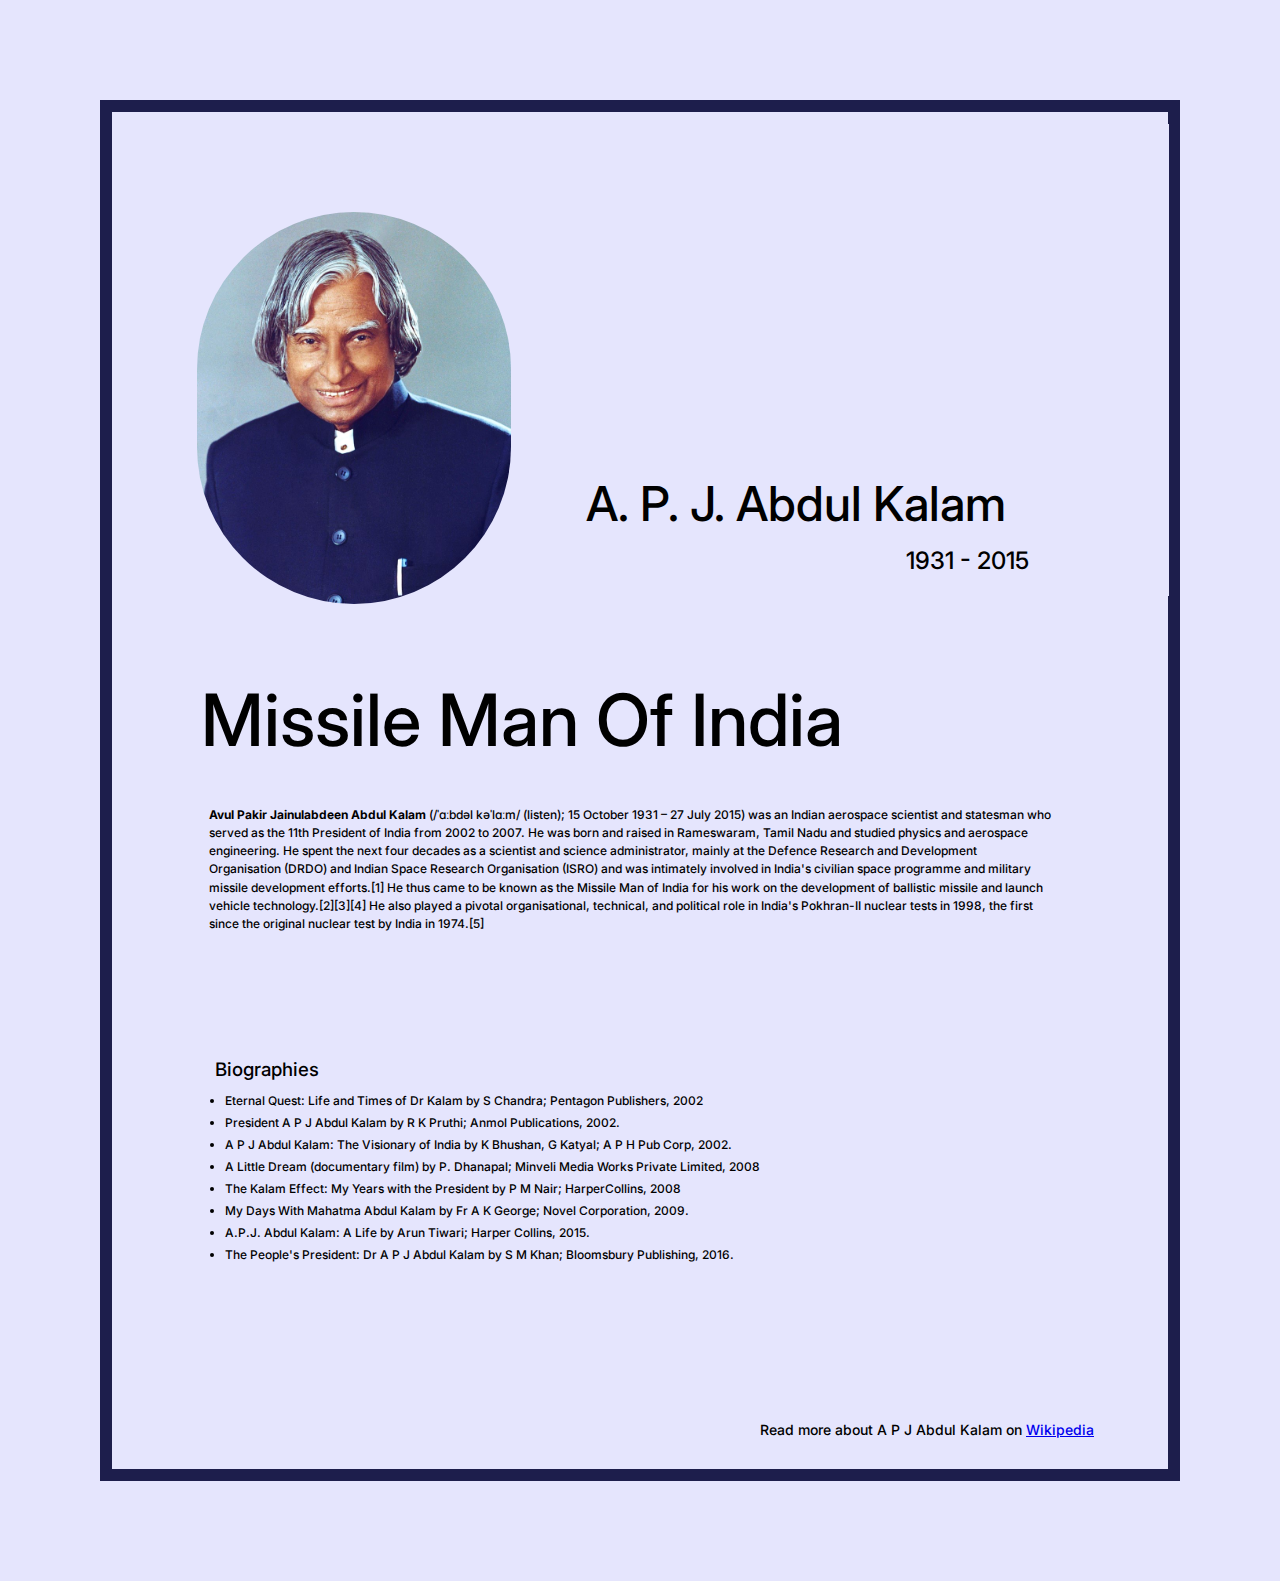
==== commit bf9ac1bb: "font update" ====
--- a/index.html
+++ b/index.html
@@ -13,14 +13,14 @@
         <img src="./resource/media/images/A._P._J._Abdul_Kalam.jpg" />
       </div>
       <div>
-        <h1 class="header_name">A. P. J. Abdul Kalam</h1>
-        <h4 class="header_date">1931 – 2015</h4>
+        <h1>A. P. J. Abdul Kalam</h1>
+        <h4>1931 - 2015</h4>
       </div>
     </header>
 
     <section>
-      <h1 class="content_title">Missile Man Of India</h1>
-      <article class="content">
+      <h1 >Missile Man Of India</h1>
+      <article>
         <b>Avul Pakir Jainulabdeen Abdul Kalam</b> (/ˈɑːbdəl kəˈlɑːm/ (listen);
         15 October 1931 – 27 July 2015) was an Indian aerospace scientist and
         statesman who served as the 11th President of India from 2002 to 2007.
--- a/Style-css/style.css
+++ b/Style-css/style.css
@@ -1,20 +1,23 @@
+
+
+  @import url('https://fonts.googleapis.com/css2?family=Inter:wght@100;200;300;400;600;700;800;900&display=swap');
+
+
+
 *{
     background-color: #E5E5FD;
-    margin: 0;
+    margin: auto;
     padding: 0;
-    
-
-   
    
 }
 
 body {
 
-    border: 5px solid #1D1E4C;
+    font-family: 'Inter', sans-serif;
+    border: 12px solid #1D1E4C;
     margin: 100px;
-    width: 1044px;
-    height: 1280px;
-    
+    /* position: absolute; */
+
 
 }
 
@@ -32,14 +35,16 @@
 }
 
 header h1{
+    padding-top: 372px;
+    padding-left: 62px;
+    padding-right: 118px;
     height:47px;
     width: 453px;
-
-    padding-top: 372px;
-    padding-left: 80px;
-
     font-style: medium;
     font-size: 48px;
+    font-weight: 500;
+    line-height: 20px;
+    line-height:34%;
     text-align:left;
     vertical-align: center;
 
@@ -48,25 +53,32 @@
 header h4{
     height: 47px;
     width: 133px;
-
+    color: #000;
+    font-weight: 500;
     padding-left: 395px;
+    padding-right: 130px;
     padding-top: 6px;
     font-style: medium;
     font-size: 24px;
+    line-height: 20px;
     text-align: left;
     vertical-align: center;
+    line-height:100%;
 
 }
 
 section h1{
+    height: 62px;
+    width: 800px;
     color: #000;
-    padding-left: 91px;
     padding-top: 104px;
-    font-family: Inter;
+    padding-right: 79px;
     font-style: medium;
+    font-weight: 500;
     font-size: 72px;
+    line-height: 20px;
+    line-height: 23%;
     text-align: left;
-    line-height: 20px;
     vertical-align: center;
 
 }
@@ -74,10 +86,15 @@
     color: #000;
     width: 842px;
     height: 176px;
-    padding: 32px 97px 0px 105px ;
+    padding-top: 32px;
+    padding-left: 85px;
+    padding-right: 105px;
+    padding-bottom: 39px;
     font-style: mixed;
     font-size: 12px;
     line-height: 22px;
+    line-height: 151%;
+    font-weight: 500;
     text-align: left;
     vertical-align: center;
     font-family: Inter;
@@ -91,6 +108,7 @@
     padding-left: 97px;
     padding-bottom: 144px;
     padding-top: 39px;
+    font-weight: 500;
     padding-right: 340px;
     line-height: 20px;
     font-size: mixed;
@@ -101,6 +119,7 @@
     padding-bottom: 10px;
     line-height: 20px;
     font-size: mixed;
+    font-weight: 500;
 }
 article ul{
     color: #000;
@@ -108,6 +127,7 @@
     padding-left: 10px;
     font-size: 12px;
     line-height: 22px;
+    font-weight: 500;
     text-align: left;
     vertical-align: center;
     font-family: Inter;
@@ -119,7 +139,7 @@
     width: 384px;
     padding-bottom: 27px;
     padding-left: 624px;
-    font-family: Inter;
+    font-weight: 500;
     font-style: medium;
     font-size: 14px;
     line-height: 20px;
